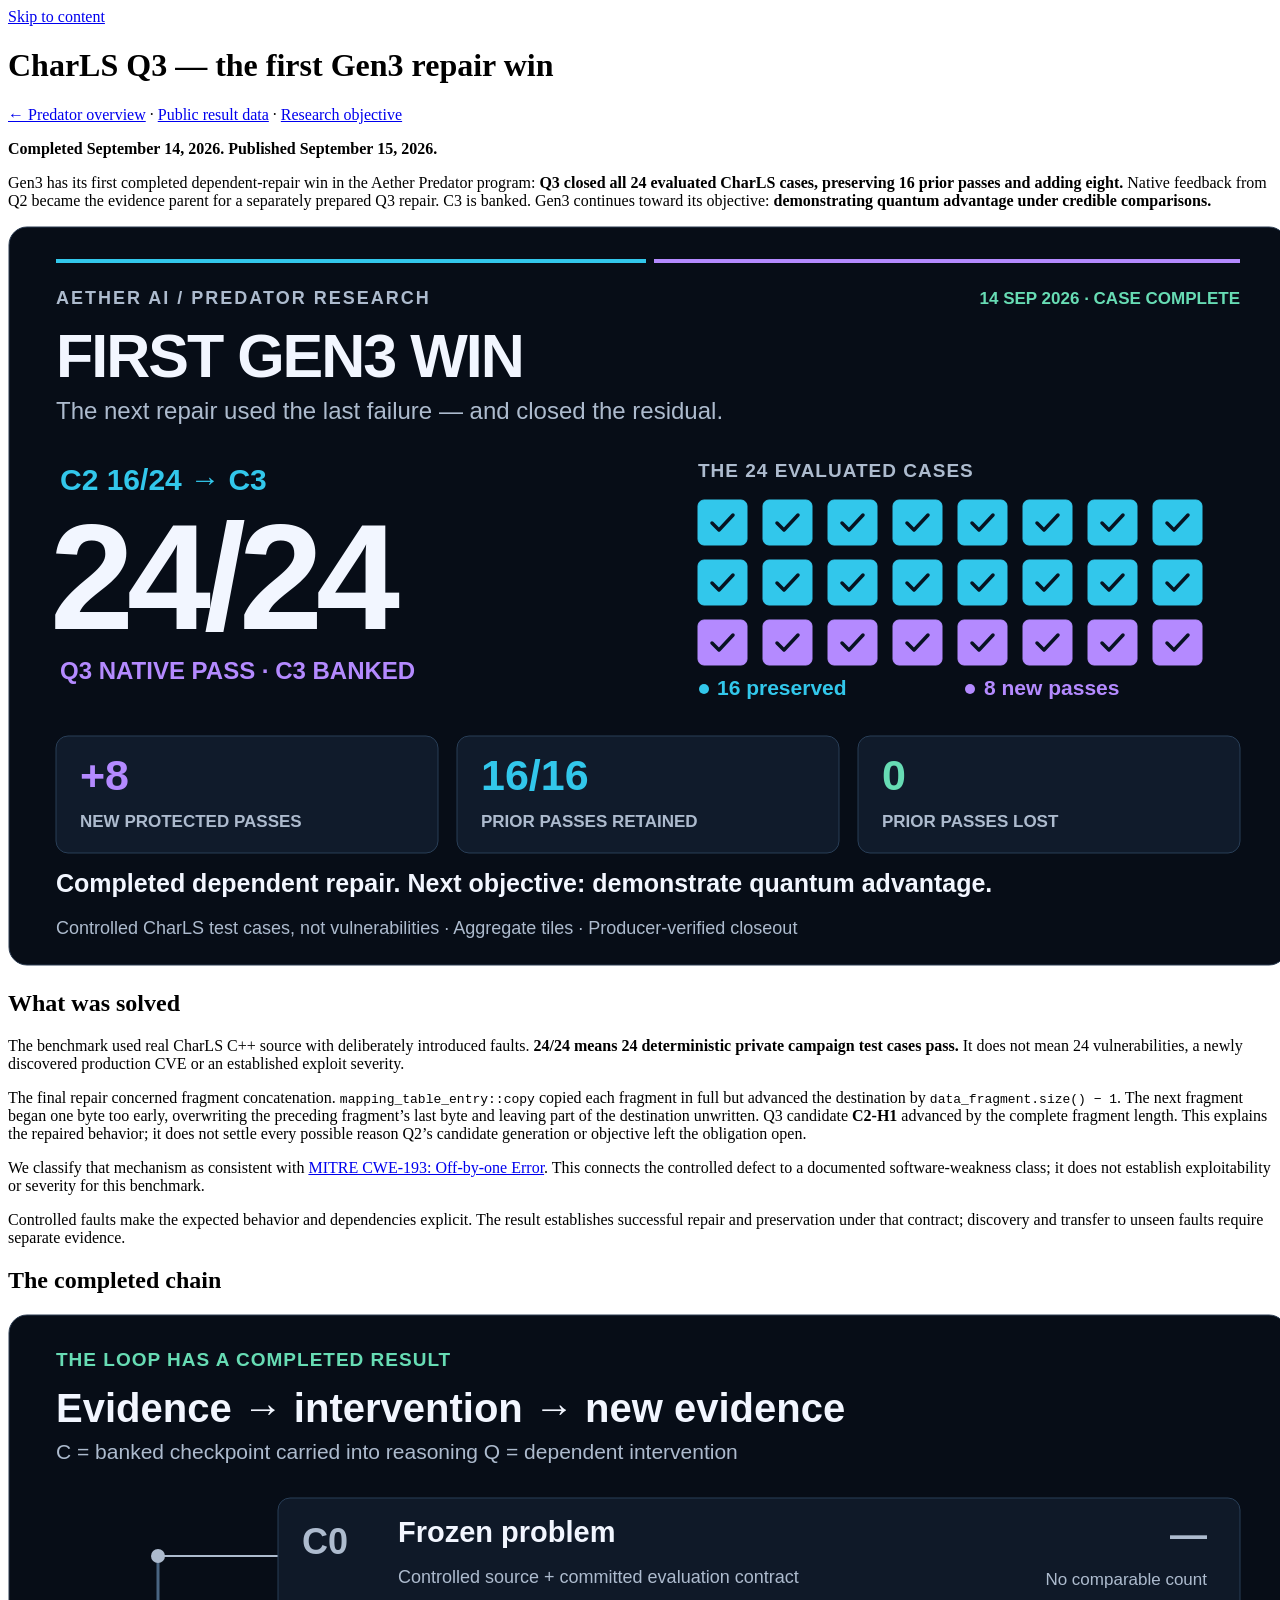
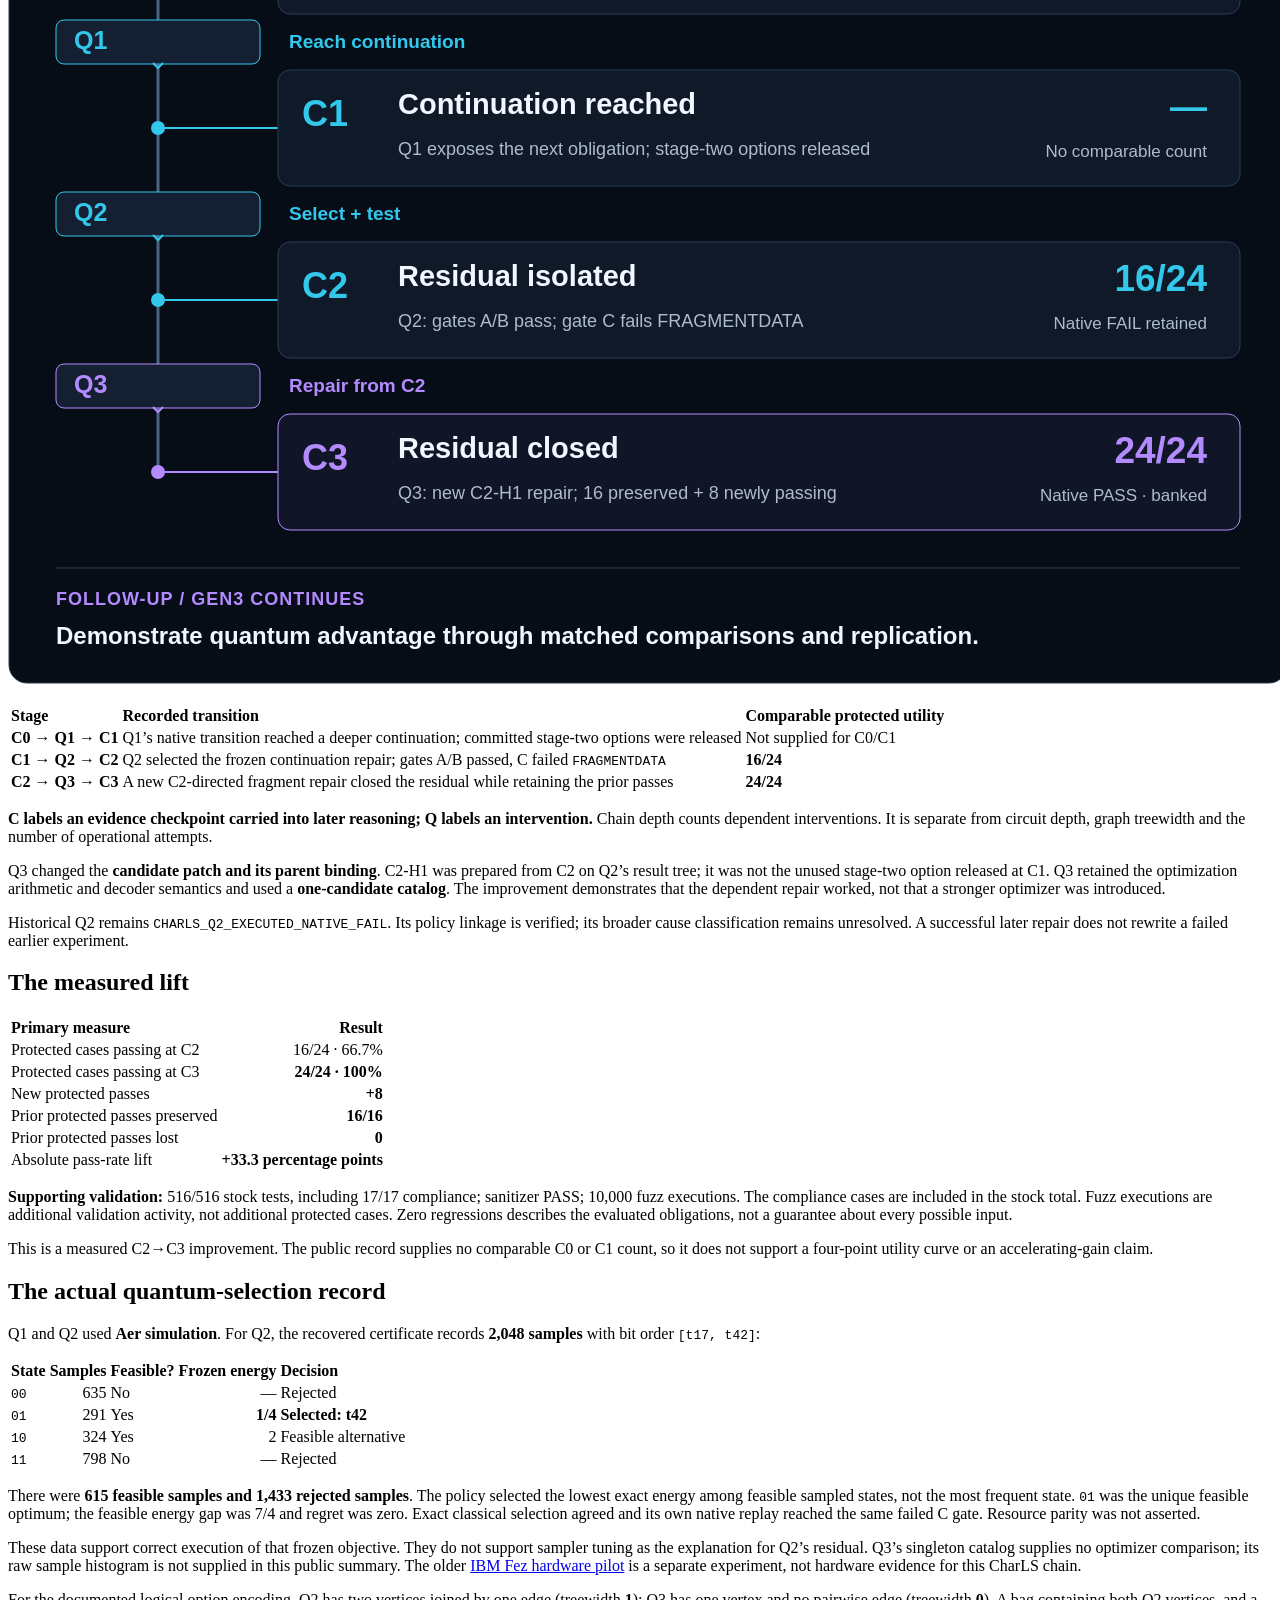
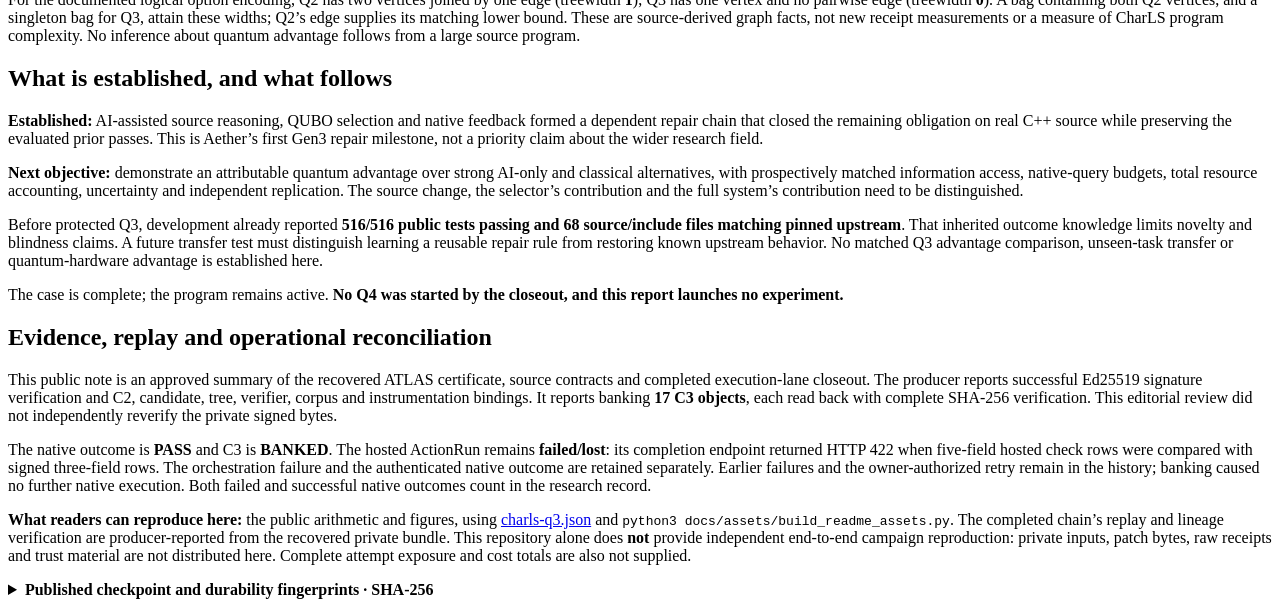
==== docs/research/charls-q3.html @ 57ab91a9 "docs: showcase the first Gen3 Q3 win and its quantum-advantage follow-up" ====
<!doctype html>
<html lang="en"><head><meta charset="utf-8"><meta name="viewport" content="width=device-width,initial-scale=1"><title>CharLS Q3 — First Gen3 repair win · Aether AI</title><meta name="description" content="Completed CharLS Q3 case: 24/24 protected cases, 16 preserved, eight new passes. Public measurement note, lineage fingerprints and ongoing quantum-advantage objective."><link rel="stylesheet" href="../styles.css"></head><body><a class="skip" href="#main">Skip to content</a><main id="main" class="measurement shell"><h1 id="charls-q3--the-first-gen3-repair-win">CharLS Q3 — the first Gen3 repair win</h1>
<p><a href="../index.html">← Predator overview</a> · <a href="charls-q3.json">Public result data</a> · <a href="https://github.com/AetherAI3/predator-cli/blob/main/docs/research/generations.md">Research objective</a></p>
<p><strong>Completed September 14, 2026. Published September 15, 2026.</strong></p>
<p>Gen3 has its first completed dependent-repair win in the Aether Predator program: <strong>Q3 closed all 24 evaluated CharLS cases, preserving 16 prior passes and adding eight.</strong> Native feedback from Q2 became the evidence parent for a separately prepared Q3 repair. C3 is banked. Gen3 continues toward its objective: <strong>demonstrating quantum advantage under credible comparisons.</strong></p>
<p><img src="../assets/readme-gen3-win.svg" alt="Completed CharLS case: C2 has 16 prior passes and eight residual failures; C3 has all 24 passing, with zero prior passes lost." /></p>
<h2 id="what-was-solved">What was solved</h2>
<p>The benchmark used real CharLS C++ source with deliberately introduced faults. <strong>24/24 means 24 deterministic private campaign test cases pass.</strong> It does not mean 24 vulnerabilities, a newly discovered production CVE or an established exploit severity.</p>
<p>The final repair concerned fragment concatenation. <code>mapping_table_entry::copy</code> copied each fragment in full but advanced the destination by <code>data_fragment.size() − 1</code>. The next fragment began one byte too early, overwriting the preceding fragment’s last byte and leaving part of the destination unwritten. Q3 candidate <strong>C2-H1</strong> advanced by the complete fragment length. This explains the repaired behavior; it does not settle every possible reason Q2’s candidate generation or objective left the obligation open.</p>
<p>We classify that mechanism as consistent with <a href="https://cwe.mitre.org/data/definitions/193.html">MITRE CWE-193: Off-by-one Error</a>. This connects the controlled defect to a documented software-weakness class; it does not establish exploitability or severity for this benchmark.</p>
<p>Controlled faults make the expected behavior and dependencies explicit. The result establishes successful repair and preservation under that contract; discovery and transfer to unseen faults require separate evidence.</p>
<h2 id="the-completed-chain">The completed chain</h2>
<p><img src="../assets/flow-gen3-research.svg" alt="C0 to C3: Q1 reaches a continuation, Q2 exposes FRAGMENTDATA failure and banks C2, then Q3 closes the residual and banks C3. Only C2 and C3 have comparable protected counts here." /></p>
<table>
<thead>
<tr class="header">
<th style="text-align: left;">Stage</th>
<th style="text-align: left;">Recorded transition</th>
<th style="text-align: left;">Comparable protected utility</th>
</tr>
</thead>
<tbody>
<tr class="odd">
<td style="text-align: left;"><strong>C0 → Q1 → C1</strong></td>
<td style="text-align: left;">Q1’s native transition reached a deeper continuation; committed stage-two options were released</td>
<td style="text-align: left;">Not supplied for C0/C1</td>
</tr>
<tr class="even">
<td style="text-align: left;"><strong>C1 → Q2 → C2</strong></td>
<td style="text-align: left;">Q2 selected the frozen continuation repair; gates A/B passed, C failed <code>FRAGMENTDATA</code></td>
<td style="text-align: left;"><strong>16/24</strong></td>
</tr>
<tr class="odd">
<td style="text-align: left;"><strong>C2 → Q3 → C3</strong></td>
<td style="text-align: left;">A new C2-directed fragment repair closed the residual while retaining the prior passes</td>
<td style="text-align: left;"><strong>24/24</strong></td>
</tr>
</tbody>
</table>
<p><strong>C labels an evidence checkpoint carried into later reasoning; Q labels an intervention.</strong> Chain depth counts dependent interventions. It is separate from circuit depth, graph treewidth and the number of operational attempts.</p>
<p>Q3 changed the <strong>candidate patch and its parent binding</strong>. C2-H1 was prepared from C2 on Q2’s result tree; it was not the unused stage-two option released at C1. Q3 retained the optimization arithmetic and decoder semantics and used a <strong>one-candidate catalog</strong>. The improvement demonstrates that the dependent repair worked, not that a stronger optimizer was introduced.</p>
<p>Historical Q2 remains <code>CHARLS_Q2_EXECUTED_NATIVE_FAIL</code>. Its policy linkage is verified; its broader cause classification remains unresolved. A successful later repair does not rewrite a failed earlier experiment.</p>
<h2 id="the-measured-lift">The measured lift</h2>
<table>
<thead>
<tr class="header">
<th style="text-align: left;">Primary measure</th>
<th style="text-align: right;">Result</th>
</tr>
</thead>
<tbody>
<tr class="odd">
<td style="text-align: left;">Protected cases passing at C2</td>
<td style="text-align: right;">16/24 · 66.7%</td>
</tr>
<tr class="even">
<td style="text-align: left;">Protected cases passing at C3</td>
<td style="text-align: right;"><strong>24/24 · 100%</strong></td>
</tr>
<tr class="odd">
<td style="text-align: left;">New protected passes</td>
<td style="text-align: right;"><strong>+8</strong></td>
</tr>
<tr class="even">
<td style="text-align: left;">Prior protected passes preserved</td>
<td style="text-align: right;"><strong>16/16</strong></td>
</tr>
<tr class="odd">
<td style="text-align: left;">Prior protected passes lost</td>
<td style="text-align: right;"><strong>0</strong></td>
</tr>
<tr class="even">
<td style="text-align: left;">Absolute pass-rate lift</td>
<td style="text-align: right;"><strong>+33.3 percentage points</strong></td>
</tr>
</tbody>
</table>
<p><strong>Supporting validation:</strong> 516/516 stock tests, including 17/17 compliance; sanitizer PASS; 10,000 fuzz executions. The compliance cases are included in the stock total. Fuzz executions are additional validation activity, not additional protected cases. Zero regressions describes the evaluated obligations, not a guarantee about every possible input.</p>
<p>This is a measured C2→C3 improvement. The public record supplies no comparable C0 or C1 count, so it does not support a four-point utility curve or an accelerating-gain claim.</p>
<h2 id="the-actual-quantum-selection-record">The actual quantum-selection record</h2>
<p>Q1 and Q2 used <strong>Aer simulation</strong>. For Q2, the recovered certificate records <strong>2,048 samples</strong> with bit order <code>[t17, t42]</code>:</p>
<table>
<thead>
<tr class="header">
<th style="text-align: left;">State</th>
<th style="text-align: right;">Samples</th>
<th style="text-align: left;">Feasible?</th>
<th style="text-align: right;">Frozen energy</th>
<th style="text-align: left;">Decision</th>
</tr>
</thead>
<tbody>
<tr class="odd">
<td style="text-align: left;"><code>00</code></td>
<td style="text-align: right;">635</td>
<td style="text-align: left;">No</td>
<td style="text-align: right;">—</td>
<td style="text-align: left;">Rejected</td>
</tr>
<tr class="even">
<td style="text-align: left;"><code>01</code></td>
<td style="text-align: right;">291</td>
<td style="text-align: left;">Yes</td>
<td style="text-align: right;"><strong>1/4</strong></td>
<td style="text-align: left;"><strong>Selected: t42</strong></td>
</tr>
<tr class="odd">
<td style="text-align: left;"><code>10</code></td>
<td style="text-align: right;">324</td>
<td style="text-align: left;">Yes</td>
<td style="text-align: right;">2</td>
<td style="text-align: left;">Feasible alternative</td>
</tr>
<tr class="even">
<td style="text-align: left;"><code>11</code></td>
<td style="text-align: right;">798</td>
<td style="text-align: left;">No</td>
<td style="text-align: right;">—</td>
<td style="text-align: left;">Rejected</td>
</tr>
</tbody>
</table>
<p>There were <strong>615 feasible samples and 1,433 rejected samples</strong>. The policy selected the lowest exact energy among feasible sampled states, not the most frequent state. <code>01</code> was the unique feasible optimum; the feasible energy gap was 7/4 and regret was zero. Exact classical selection agreed and its own native replay reached the same failed C gate. Resource parity was not asserted.</p>
<p>These data support correct execution of that frozen objective. They do not support sampler tuning as the explanation for Q2’s residual. Q3’s singleton catalog supplies no optimizer comparison; its raw sample histogram is not supplied in this public summary. The older <a href="ibm-fez-pilot.html">IBM Fez hardware pilot</a> is a separate experiment, not hardware evidence for this CharLS chain.</p>
<p>For the documented logical option encoding, Q2 has two vertices joined by one edge (treewidth <strong>1</strong>); Q3 has one vertex and no pairwise edge (treewidth <strong>0</strong>). A bag containing both Q2 vertices, and a singleton bag for Q3, attain these widths; Q2’s edge supplies its matching lower bound. These are source-derived graph facts, not new receipt measurements or a measure of CharLS program complexity. No inference about quantum advantage follows from a large source program.</p>
<h2 id="what-is-established-and-what-follows">What is established, and what follows</h2>
<p><strong>Established:</strong> AI-assisted source reasoning, QUBO selection and native feedback formed a dependent repair chain that closed the remaining obligation on real C++ source while preserving the evaluated prior passes. This is Aether’s first Gen3 repair milestone, not a priority claim about the wider research field.</p>
<p><strong>Next objective:</strong> demonstrate an attributable quantum advantage over strong AI-only and classical alternatives, with prospectively matched information access, native-query budgets, total resource accounting, uncertainty and independent replication. The source change, the selector’s contribution and the full system’s contribution need to be distinguished.</p>
<p>Before protected Q3, development already reported <strong>516/516 public tests passing and 68 source/include files matching pinned upstream</strong>. That inherited outcome knowledge limits novelty and blindness claims. A future transfer test must distinguish learning a reusable repair rule from restoring known upstream behavior. No matched Q3 advantage comparison, unseen-task transfer or quantum-hardware advantage is established here.</p>
<p>The case is complete; the program remains active. <strong>No Q4 was started by the closeout, and this report launches no experiment.</strong></p>
<h2 id="evidence-replay-and-operational-reconciliation">Evidence, replay and operational reconciliation</h2>
<p>This public note is an approved summary of the recovered ATLAS certificate, source contracts and completed execution-lane closeout. The producer reports successful Ed25519 signature verification and C2, candidate, tree, verifier, corpus and instrumentation bindings. It reports banking <strong>17 C3 objects</strong>, each read back with complete SHA-256 verification. This editorial review did not independently reverify the private signed bytes.</p>
<p>The native outcome is <strong>PASS</strong> and C3 is <strong>BANKED</strong>. The hosted ActionRun remains <strong>failed/lost</strong>: its completion endpoint returned HTTP 422 when five-field hosted check rows were compared with signed three-field rows. The orchestration failure and the authenticated native outcome are retained separately. Earlier failures and the owner-authorized retry remain in the history; banking caused no further native execution. Both failed and successful native outcomes count in the research record.</p>
<p><strong>What readers can reproduce here:</strong> the public arithmetic and figures, using <a href="charls-q3.json">charls-q3.json</a> and <code>python3 docs/assets/build_readme_assets.py</code>. The completed chain’s replay and lineage verification are producer-reported from the recovered private bundle. This repository alone does <strong>not</strong> provide independent end-to-end campaign reproduction: private inputs, patch bytes, raw receipts and trust material are not distributed here. Complete attempt exposure and cost totals are also not supplied.</p>
<details>
<summary><strong>Published checkpoint and durability fingerprints · SHA-256</strong></summary>

<table>
<thead>
<tr class="header">
<th style="text-align: left;">Identity</th>
<th style="text-align: left;">Full digest</th>
</tr>
</thead>
<tbody>
<tr class="odd">
<td style="text-align: left;">C0</td>
<td style="text-align: left;"><code>ade2df97519110fd91f656b1dcac4d0d830f475609e49c1aa1932edba74cf5c4</code></td>
</tr>
<tr class="even">
<td style="text-align: left;">C1</td>
<td style="text-align: left;"><code>679d8a6ba1ecb7ecf49776588cb57bdd8f5b629812321a231c3623d2b4f7cf58</code></td>
</tr>
<tr class="odd">
<td style="text-align: left;">C2</td>
<td style="text-align: left;"><code>b80540199b4f2f27b0ea7f028b5bcb529a9dcdb1c59cfb7d36fd3e5f9b513851</code></td>
</tr>
<tr class="even">
<td style="text-align: left;">C3</td>
<td style="text-align: left;"><code>31dcab98677b6aa9008a1eed107a9d895e57fbc80dab0a1d5e0dcefefe786790</code></td>
</tr>
<tr class="odd">
<td style="text-align: left;">C3 durability receipt</td>
<td style="text-align: left;"><code>2eae45c6c2ac2f104f1b657dd3480f8b0407ae7b92151c2dcbd84c9f644179d5</code></td>
</tr>
</tbody>
</table>
<p>Fingerprints identify the retained records. Hashes alone do not make unpublished evidence independently verifiable.</p>
</details>
</main></body></html>
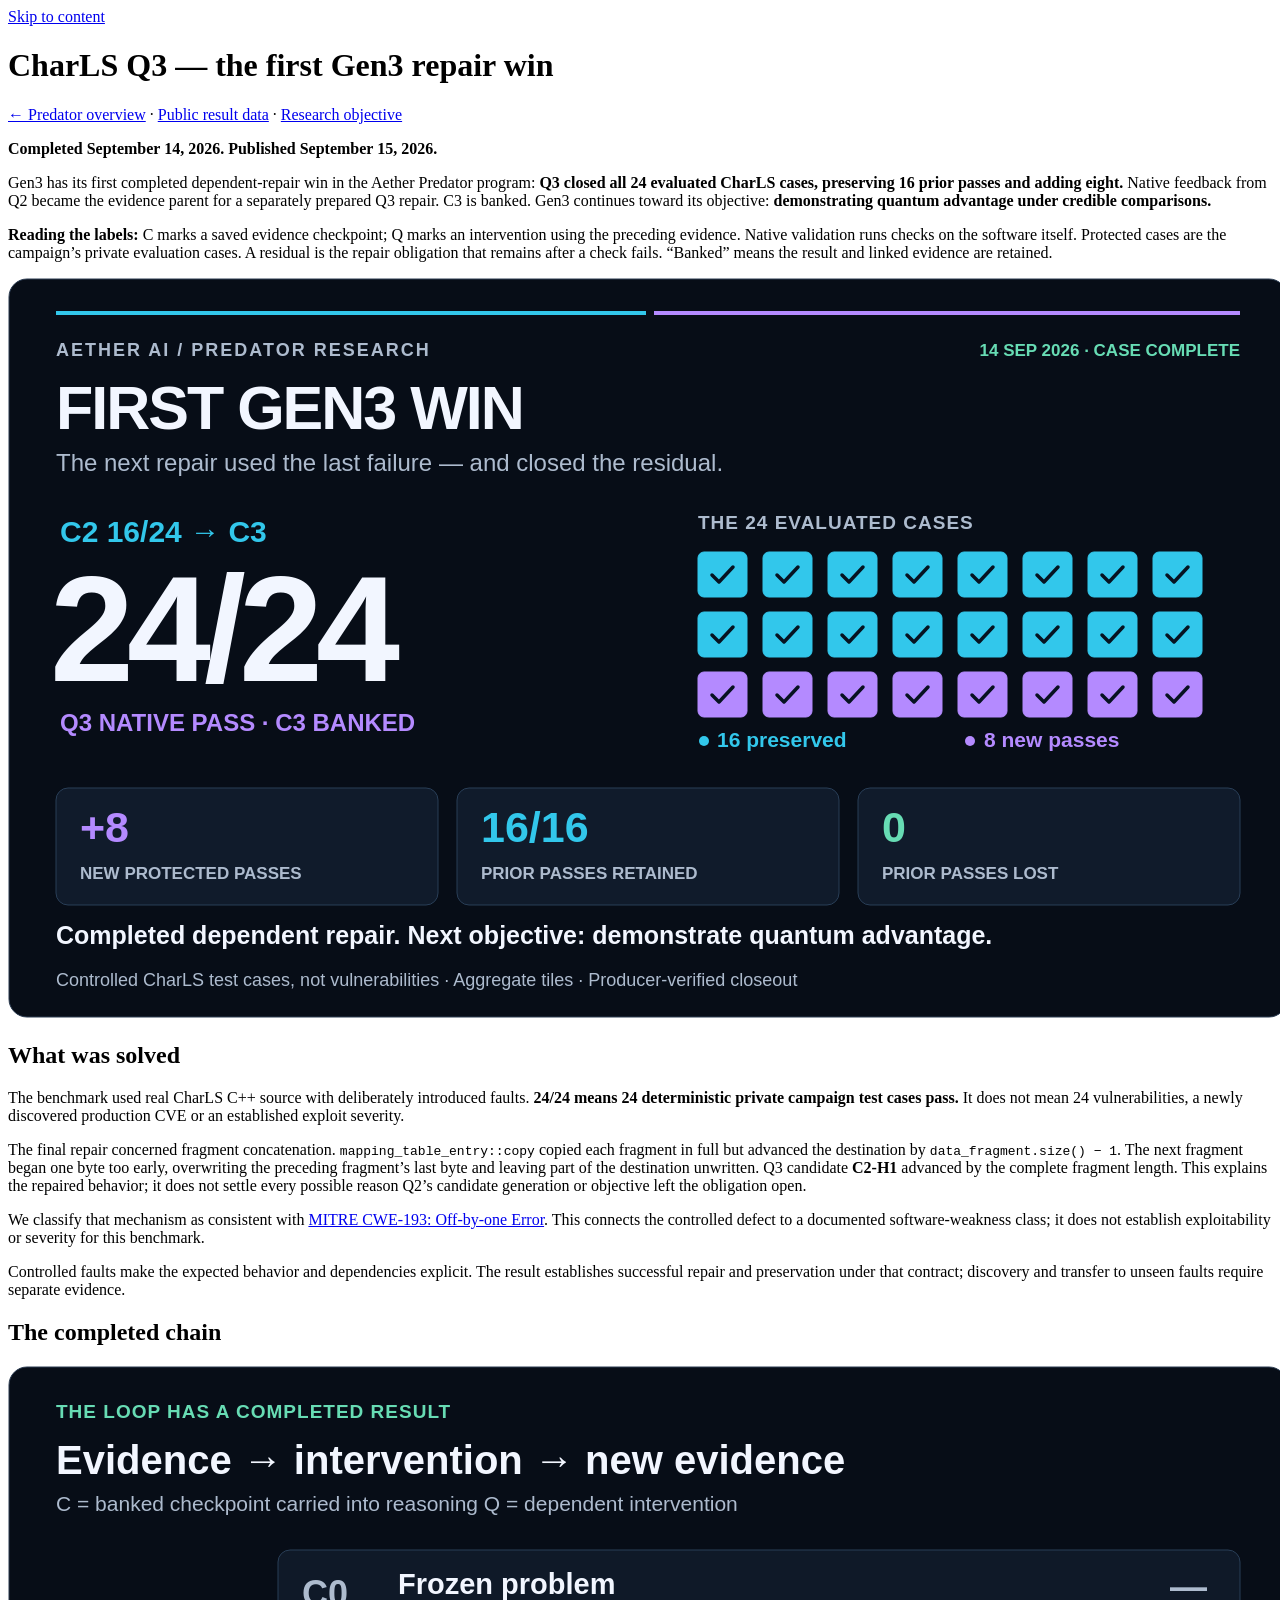
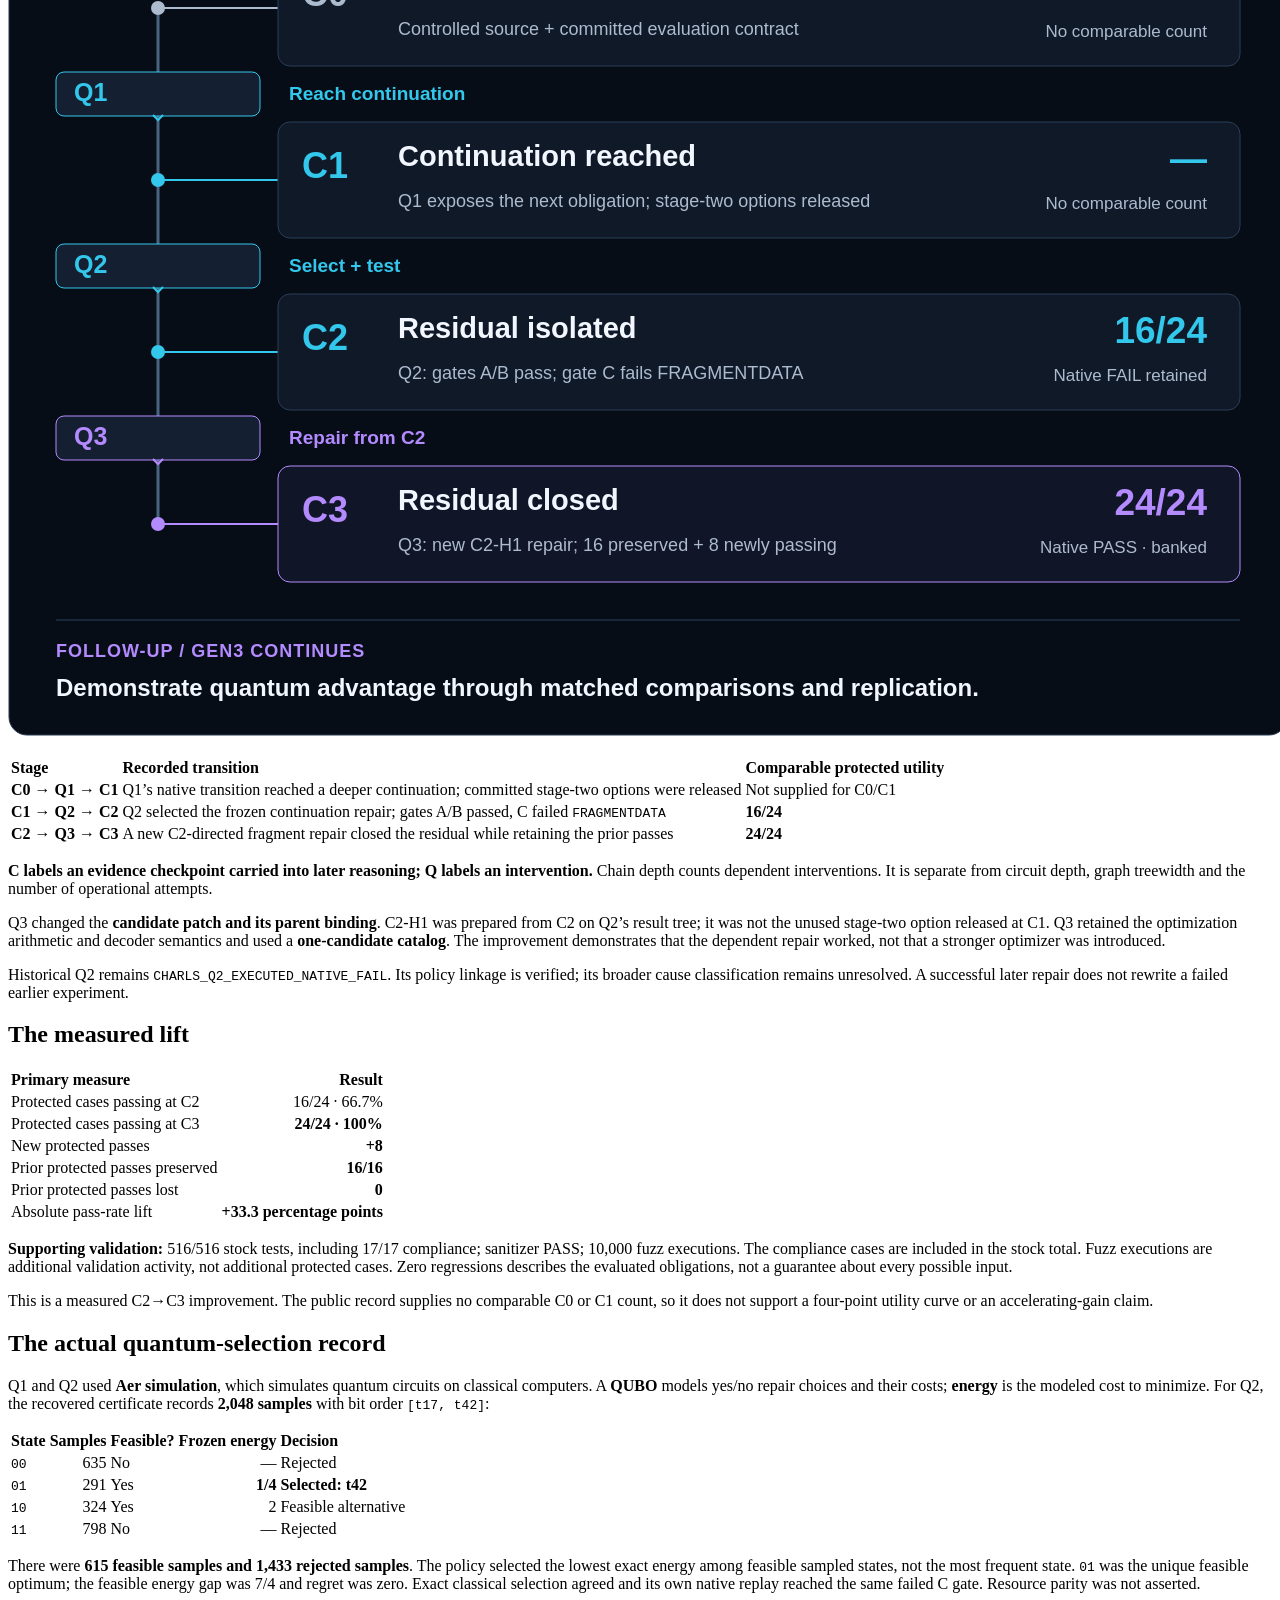
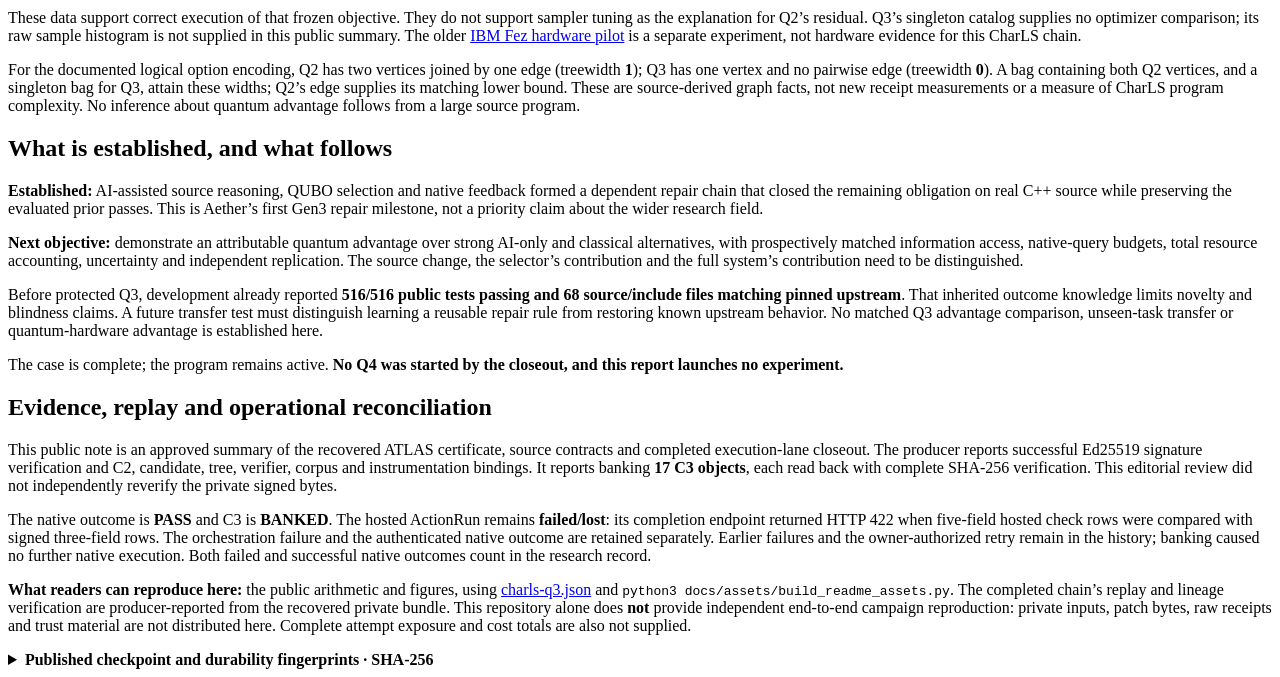
==== commit eb5da840: "docs: fix stale Q3 image URL and clarify the Predator program" ====
--- a/docs/research/charls-q3.html
+++ b/docs/research/charls-q3.html
@@ -3,6 +3,7 @@
 <p><a href="../index.html">← Predator overview</a> · <a href="charls-q3.json">Public result data</a> · <a href="https://github.com/AetherAI3/predator-cli/blob/main/docs/research/generations.md">Research objective</a></p>
 <p><strong>Completed September 14, 2026. Published September 15, 2026.</strong></p>
 <p>Gen3 has its first completed dependent-repair win in the Aether Predator program: <strong>Q3 closed all 24 evaluated CharLS cases, preserving 16 prior passes and adding eight.</strong> Native feedback from Q2 became the evidence parent for a separately prepared Q3 repair. C3 is banked. Gen3 continues toward its objective: <strong>demonstrating quantum advantage under credible comparisons.</strong></p>
+<p><strong>Reading the labels:</strong> C marks a saved evidence checkpoint; Q marks an intervention using the preceding evidence. Native validation runs checks on the software itself. Protected cases are the campaign’s private evaluation cases. A residual is the repair obligation that remains after a check fails. “Banked” means the result and linked evidence are retained.</p>
 <p><img src="../assets/readme-gen3-win.svg" alt="Completed CharLS case: C2 has 16 prior passes and eight residual failures; C3 has all 24 passing, with zero prior passes lost." /></p>
 <h2 id="what-was-solved">What was solved</h2>
 <p>The benchmark used real CharLS C++ source with deliberately introduced faults. <strong>24/24 means 24 deterministic private campaign test cases pass.</strong> It does not mean 24 vulnerabilities, a newly discovered production CVE or an established exploit severity.</p>
@@ -10,7 +11,7 @@
 <p>We classify that mechanism as consistent with <a href="https://cwe.mitre.org/data/definitions/193.html">MITRE CWE-193: Off-by-one Error</a>. This connects the controlled defect to a documented software-weakness class; it does not establish exploitability or severity for this benchmark.</p>
 <p>Controlled faults make the expected behavior and dependencies explicit. The result establishes successful repair and preservation under that contract; discovery and transfer to unseen faults require separate evidence.</p>
 <h2 id="the-completed-chain">The completed chain</h2>
-<p><img src="../assets/flow-gen3-research.svg" alt="C0 to C3: Q1 reaches a continuation, Q2 exposes FRAGMENTDATA failure and banks C2, then Q3 closes the residual and banks C3. Only C2 and C3 have comparable protected counts here." /></p>
+<p><img src="../assets/gen3-charls-q3-completed-d5da033514a9.svg" alt="C0 to C3: Q1 reaches a continuation, Q2 exposes FRAGMENTDATA failure and banks C2, then Q3 closes the residual and banks C3. Only C2 and C3 have comparable protected counts here." /></p>
 <table>
 <thead>
 <tr class="header">
@@ -78,7 +79,7 @@
 <p><strong>Supporting validation:</strong> 516/516 stock tests, including 17/17 compliance; sanitizer PASS; 10,000 fuzz executions. The compliance cases are included in the stock total. Fuzz executions are additional validation activity, not additional protected cases. Zero regressions describes the evaluated obligations, not a guarantee about every possible input.</p>
 <p>This is a measured C2→C3 improvement. The public record supplies no comparable C0 or C1 count, so it does not support a four-point utility curve or an accelerating-gain claim.</p>
 <h2 id="the-actual-quantum-selection-record">The actual quantum-selection record</h2>
-<p>Q1 and Q2 used <strong>Aer simulation</strong>. For Q2, the recovered certificate records <strong>2,048 samples</strong> with bit order <code>[t17, t42]</code>:</p>
+<p>Q1 and Q2 used <strong>Aer simulation</strong>, which simulates quantum circuits on classical computers. A <strong>QUBO</strong> models yes/no repair choices and their costs; <strong>energy</strong> is the modeled cost to minimize. For Q2, the recovered certificate records <strong>2,048 samples</strong> with bit order <code>[t17, t42]</code>:</p>
 <table>
 <thead>
 <tr class="header">
